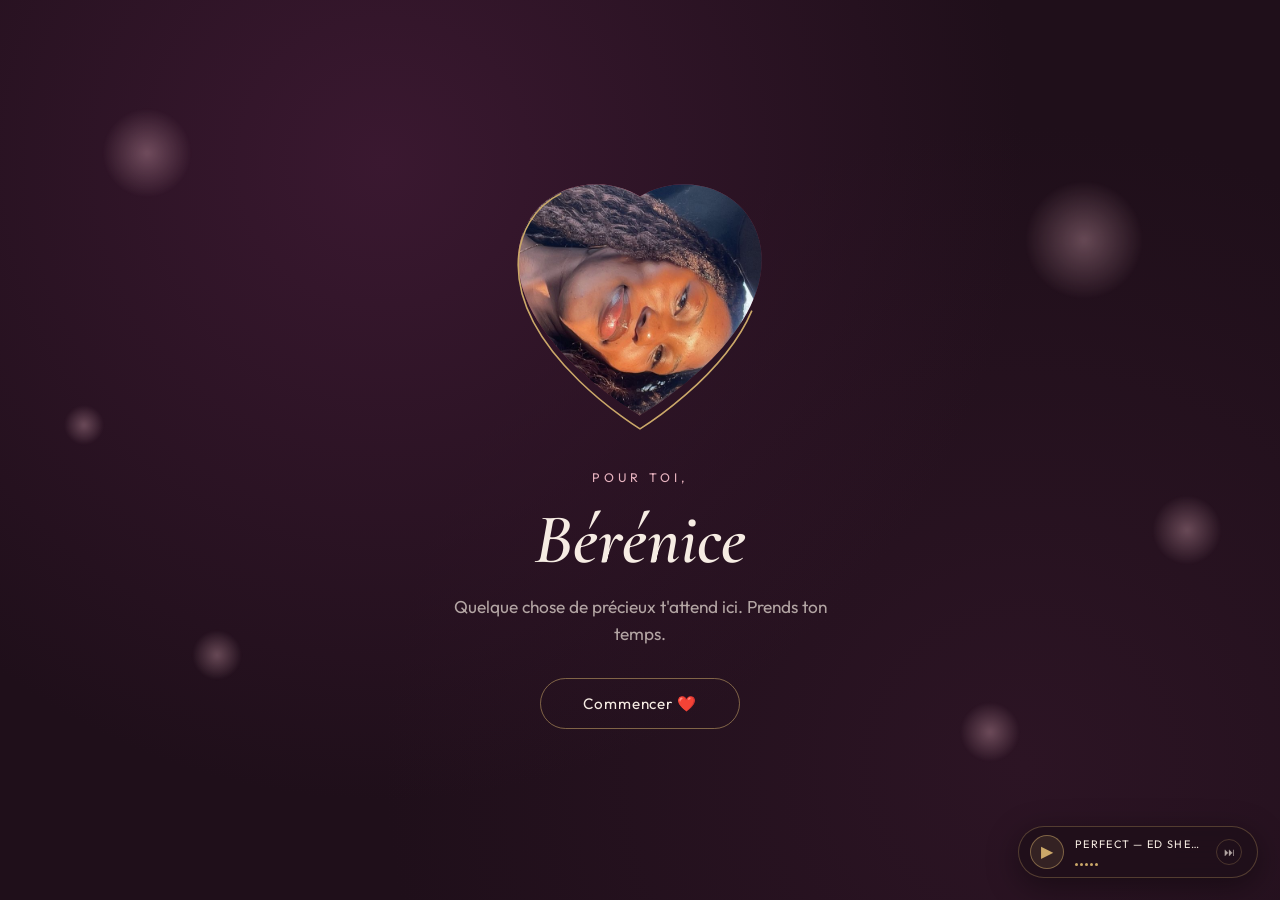
==== index.html @ b724f3b0 "Add project files" ====
<!DOCTYPE html>
<html lang="fr">
<head>
  <meta charset="UTF-8">
  <meta name="viewport" content="width=device-width, initial-scale=1.0">
  <meta name="robots" content="noindex, nofollow">
  <title>Pour Bérénice 💌</title>
  <link rel="icon" href="data:image/svg+xml,<svg xmlns=%22http://www.w3.org/2000/svg%22 viewBox=%220 0 100 100%22><text y=%22.9em%22 font-size=%2290%22>❤️</text></svg>">
  <link rel="preconnect" href="https://fonts.googleapis.com">
  <link rel="preconnect" href="https://fonts.gstatic.com" crossorigin>
  <link href="https://fonts.googleapis.com/css2?family=Cormorant+Garamond:ital,wght@0,500;0,600;1,600&family=Outfit:wght@300;400;500;600&family=Great+Vibes&display=swap" rel="stylesheet">
  <link rel="stylesheet" href="css/style.css">
  <link rel="stylesheet" href="css/animations.css">
  <style>
    /* Flash chiffres compteur */
    @keyframes numFlash {
      0%   { color: var(--gold); }
      30%  { color: #fff; }
      100% { color: var(--gold); }
    }
    .counter-num.flash { animation: numFlash .35s ease; }

    /* Bérénice placeholder élégant */
    .berenice-placeholder {
      display: flex; flex-direction: column;
      align-items: center; justify-content: center;
      min-height: 100vh; gap: 1.4rem;
      text-align: center; padding: 6vh 6vw;
    }
    .berenice-placeholder .ph-title {
      font-family: var(--script-font);
      font-size: clamp(2.8rem, 7vw, 5rem);
      color: var(--gold);
    }
    .berenice-placeholder .ph-sub {
      color: var(--ink-soft); max-width: 36ch; line-height: 1.7;
    }
    .berenice-placeholder .ph-icon {
      font-size: 3rem; animation: heartBeat 1.4s ease-in-out infinite;
    }
    .ph-back {
      margin-top: 1rem;
      padding: .7rem 1.8rem;
      border-radius: 999px;
      border: 1px solid rgba(203,168,105,.4);
      background: transparent; color: var(--ink-soft);
      font-family: var(--body-font); font-size: .85rem;
      cursor: pointer; transition: color .3s, border-color .3s;
    }
    .ph-back:hover { color: var(--ivory); border-color: rgba(203,168,105,.7); }
  </style>
</head>
<body>

<!-- ======================================
     SVG DEFS — Clip-path cœur
     ====================================== -->
<svg width="0" height="0" style="position:absolute;overflow:hidden" aria-hidden="true">
  <defs>
    <clipPath id="heartClip" clipPathUnits="objectBoundingBox">
      <path d="M0.50 0.889 C0.50 0.889 0.08 0.635 0.08 0.324 C0.08 0.166 0.196 0.05 0.35 0.05 C0.44 0.05 0.50 0.095 0.50 0.095 C0.50 0.095 0.56 0.05 0.65 0.05 C0.804 0.05 0.92 0.166 0.92 0.324 C0.92 0.635 0.50 0.889 0.50 0.889 Z"/>
    </clipPath>
  </defs>
</svg>

<!-- ======================================
     OVERLAY DE TRANSITION
     ====================================== -->
<div class="page-overlay" id="pageOverlay" aria-hidden="true"></div>

<!-- ======================================
     LECTEUR MUSICAL (fixe)
     ====================================== -->
<div class="music-player" id="musicPlayer" role="region" aria-label="Lecteur musical">
  <div class="music-pill">
    <button class="music-play-btn" id="musicPlayBtn" aria-label="Lecture / Pause">▶</button>
    <div class="music-info">
      <span class="music-title" id="musicTitle">Perfect — Ed Sheeran</span>
      <div class="music-wave paused" id="musicWave">
        <div class="wave-bar"></div>
        <div class="wave-bar"></div>
        <div class="wave-bar"></div>
        <div class="wave-bar"></div>
        <div class="wave-bar"></div>
      </div>
    </div>
    <button class="music-skip" id="musicSkipBtn" aria-label="Piste suivante" title="Piste suivante">⏭</button>
  </div>
</div>


<!-- ======================================================
     SECTION 1 — ÉCRAN D'ENTRÉE
     ====================================================== -->
<section class="section active" id="entry" aria-label="Écran d'entrée">

  <div class="ambient" aria-hidden="true">
    <span class="particle p1"></span>
    <span class="particle p2"></span>
    <span class="particle p3"></span>
    <span class="particle p4"></span>
    <span class="particle p5"></span>
    <span class="particle p6"></span>
  </div>

  <div class="entry-content">
    <!-- Cœur avec photo -->
    <div class="heart-wrap">
      <div class="heart-photo">
        <span class="monogram" aria-hidden="true">B</span>
        <img src="assets/images/image copy.png"
             alt="Bérénice"
             onerror="this.style.display='none'">
      </div>
      <svg class="heart-outline" viewBox="0 0 100 95" aria-hidden="true">
        <path class="heart-path"
              d="M50 88.9 C50 88.9 8 63.5 8 32.4 C8 16.6 19.6 5 35 5
                 C44 5 50 9.5 50 9.5 C50 9.5 56 5 65 5
                 C80.4 5 92 16.6 92 32.4 C92 63.5 50 88.9 50 88.9 Z"/>
      </svg>
    </div>

    <p class="eyebrow">Pour toi,</p>
    <h1 class="entry-name">Bérénice</h1>
    <p class="entry-subtext">Quelque chose de précieux t'attend ici. Prends ton temps.</p>

    <button class="btn" id="startBtn" type="button" aria-label="Commencer le voyage">
      Commencer ❤️
    </button>
  </div>
</section>


<!-- ======================================================
     SECTION 2 — WELCOME
     ====================================================== -->
<section class="section" id="welcome" aria-label="Page de bienvenue">

  <!-- Coins floraux -->
  <div class="floral-corner corner-tl" aria-hidden="true">
    <svg width="170" height="170" viewBox="0 0 160 160" fill="none">
      <path d="M10 150 Q40 100 80 60 Q110 30 140 10" stroke="#5A3A2A" stroke-width="2.5" fill="none" stroke-linecap="round"/>
      <g transform="translate(132,12)">
        <circle cx="0" cy="0" r="10" fill="#B23A52" opacity=".9"/>
        <circle cx="-4" cy="-3" r="7" fill="#C94F65" opacity=".85"/>
        <circle cx="3" cy="-5" r="6" fill="#D4758A" opacity=".8"/>
        <circle cx="-1" cy="-7" r="4" fill="#E8B4C0" opacity=".75"/>
        <ellipse cx="0" cy="0" rx="10" ry="4" fill="#922B40" opacity=".25" transform="rotate(-20)"/>
      </g>
      <ellipse cx="100" cy="48" rx="12" ry="5" fill="#3A6B35" opacity=".75" transform="rotate(-40 100 48)"/>
      <ellipse cx="70"  cy="80" rx="10" ry="4" fill="#4A8040" opacity=".65" transform="rotate(-50 70 80)"/>
      <g transform="translate(55,72)">
        <circle cx="0" cy="0" r="7" fill="#F4A7B9" opacity=".85"/>
        <circle cx="-4" cy="-2" r="5" fill="#F9C4D0" opacity=".75"/>
        <circle cx="3" cy="-4" r="4" fill="#FAD4DC" opacity=".7"/>
        <circle cx="-1" cy="-6" r="3" fill="#FDE8EC" opacity=".65"/>
      </g>
      <g transform="translate(78,40)">
        <ellipse cx="0" cy="-8" rx="4" ry="9" fill="#FF8C42" opacity=".8"/>
        <ellipse cx="0" cy="-8" rx="4" ry="9" fill="#FF6B35" opacity=".75" transform="rotate(72)"/>
        <ellipse cx="0" cy="-8" rx="4" ry="9" fill="#FF8C42" opacity=".7"  transform="rotate(144)"/>
        <ellipse cx="0" cy="-8" rx="4" ry="9" fill="#FF6B35" opacity=".65" transform="rotate(216)"/>
        <ellipse cx="0" cy="-8" rx="4" ry="9" fill="#FF8C42" opacity=".6"  transform="rotate(288)"/>
        <circle cx="0" cy="0" r="4" fill="#FFD700" opacity=".9"/>
      </g>
      <circle cx="110" cy="36" r="2"   fill="#E8B4C0" opacity=".6"/>
      <circle cx="48"  cy="98" r="2.5" fill="#F4A7B9" opacity=".5"/>
      <circle cx="32"  cy="118" r="1.5" fill="#CBA869" opacity=".5"/>
    </svg>
  </div>

  <div class="floral-corner corner-tr" aria-hidden="true">
    <svg width="170" height="170" viewBox="0 0 160 160" fill="none">
      <path d="M10 150 Q40 100 80 60 Q110 30 140 10" stroke="#5A3A2A" stroke-width="2.5" fill="none" stroke-linecap="round"/>
      <g transform="translate(132,12)">
        <circle cx="0" cy="0" r="10" fill="#922B40" opacity=".9"/>
        <circle cx="-4" cy="-3" r="7" fill="#B23A52" opacity=".85"/>
        <circle cx="3" cy="-5" r="6" fill="#C94F65" opacity=".8"/>
        <circle cx="-1" cy="-7" r="4" fill="#E8B4C0" opacity=".75"/>
      </g>
      <ellipse cx="100" cy="48" rx="12" ry="5" fill="#3A6B35" opacity=".75" transform="rotate(-40 100 48)"/>
      <ellipse cx="70"  cy="80" rx="10" ry="4" fill="#4A8040" opacity=".65" transform="rotate(-50 70 80)"/>
      <g transform="translate(55,72)">
        <circle cx="0" cy="0" r="7" fill="#FFB7C5" opacity=".85"/>
        <circle cx="-4" cy="-2" r="5" fill="#FFC8D3" opacity=".75"/>
        <circle cx="3" cy="-4" r="4" fill="#FFD4DC" opacity=".7"/>
      </g>
      <g transform="translate(78,40)">
        <ellipse cx="0" cy="-8" rx="4" ry="9" fill="#FFD166" opacity=".8"/>
        <ellipse cx="0" cy="-8" rx="4" ry="9" fill="#FF8C42" opacity=".75" transform="rotate(72)"/>
        <ellipse cx="0" cy="-8" rx="4" ry="9" fill="#FFD166" opacity=".7"  transform="rotate(144)"/>
        <ellipse cx="0" cy="-8" rx="4" ry="9" fill="#FF8C42" opacity=".65" transform="rotate(216)"/>
        <ellipse cx="0" cy="-8" rx="4" ry="9" fill="#FFD166" opacity=".6"  transform="rotate(288)"/>
        <circle cx="0" cy="0" r="4" fill="#FFD700" opacity=".9"/>
      </g>
    </svg>
  </div>

  <div class="floral-corner corner-bl" aria-hidden="true">
    <svg width="130" height="130" viewBox="0 0 160 160" fill="none">
      <path d="M10 150 Q40 100 80 60 Q110 30 140 10" stroke="#5A3A2A" stroke-width="2.5" fill="none" stroke-linecap="round"/>
      <g transform="translate(132,12)">
        <circle cx="0" cy="0" r="9"  fill="#B23A52" opacity=".85"/>
        <circle cx="-4" cy="-3" r="6" fill="#C94F65" opacity=".8"/>
        <circle cx="3" cy="-5"  r="5" fill="#D4758A" opacity=".75"/>
        <circle cx="-1" cy="-7" r="3" fill="#E8B4C0" opacity=".7"/>
      </g>
      <ellipse cx="100" cy="48" rx="11" ry="4" fill="#3A6B35" opacity=".7" transform="rotate(-40 100 48)"/>
      <g transform="translate(55,72)">
        <circle cx="0" cy="0" r="7" fill="#F4A7B9" opacity=".85"/>
        <circle cx="-4" cy="-2" r="4" fill="#F9C4D0" opacity=".75"/>
      </g>
    </svg>
  </div>

  <div class="floral-corner corner-br" aria-hidden="true">
    <svg width="130" height="130" viewBox="0 0 160 160" fill="none">
      <path d="M10 150 Q40 100 80 60 Q110 30 140 10" stroke="#5A3A2A" stroke-width="2.5" fill="none" stroke-linecap="round"/>
      <g transform="translate(132,12)">
        <circle cx="0" cy="0" r="10" fill="#B23A52" opacity=".9"/>
        <circle cx="-4" cy="-3" r="7" fill="#C94F65" opacity=".85"/>
        <circle cx="3" cy="-5" r="6" fill="#D4758A" opacity=".8"/>
        <circle cx="-1" cy="-7" r="4" fill="#E8B4C0" opacity=".75"/>
      </g>
      <ellipse cx="70" cy="80" rx="10" ry="4" fill="#4A8040" opacity=".65" transform="rotate(-50 70 80)"/>
      <g transform="translate(78,40)">
        <ellipse cx="0" cy="-8" rx="4" ry="9" fill="#FF8C42" opacity=".8"/>
        <ellipse cx="0" cy="-8" rx="4" ry="9" fill="#FFD166" opacity=".75" transform="rotate(72)"/>
        <ellipse cx="0" cy="-8" rx="4" ry="9" fill="#FF8C42" opacity=".7"  transform="rotate(144)"/>
        <ellipse cx="0" cy="-8" rx="4" ry="9" fill="#FFD166" opacity=".65" transform="rotate(216)"/>
        <ellipse cx="0" cy="-8" rx="4" ry="9" fill="#FF8C42" opacity=".6"  transform="rotate(288)"/>
        <circle cx="0" cy="0" r="4" fill="#FFD700" opacity=".9"/>
      </g>
    </svg>
  </div>

  <!-- Couches d'ambiance -->
  <div class="sparkle-layer" id="sparkleLayer" aria-hidden="true"></div>
  <div class="hearts-layer"  id="heartsLayer"  aria-hidden="true"></div>
  <div class="petals-layer"  id="petalsLayer"  aria-hidden="true"></div>

  <!-- Contenu central -->
  <div class="welcome-content">

    <div class="welcome-tag">Welcome ❤️</div>

    <div class="welcome-divider">
      <span class="divider-icon">🌹</span>
    </div>

    <div class="letter-card">
      <span class="letter-heading">Ma Princesse,</span>
      <div class="letter-body">
        <p>Si tu lis ces mots aujourd'hui, c'est que tu t'apprêtes à découvrir quelque chose qui vient
           du plus profond de mon cœur.</p>

        <p>Ce n'est pas simplement un site.<br>
           C'est <span class="letter-highlight">un voyage à travers les souvenirs, les émotions
           et les pensées</span> que j'ai souhaité rassembler pour une personne
           qui compte énormément pour moi.</p>

        <p>Une personne dont le sourire illumine mes journées.<br>
           Une personne dont la présence rend chaque instant plus précieux.<br>
           Une personne que j'admire, que je respecte et qui occupe une place
           particulière dans mon cœur.</p>

        <p class="letter-centre">Cette personne, c'est toi.</p>

        <p>Alors prends quelques instants, profite de chaque détail et laisse
           cette histoire te rappeler à quel point tu es spéciale.</p>

        <p class="letter-signature">Bienvenue, ma Princesse. ❤️</p>
      </div>
    </div>

    <!-- Compteur -->
    <div class="counter-section">
      <p class="counter-label">⏳ Ensemble depuis</p>
      <div class="counter-grid">
        <div class="counter-box">
          <span class="counter-num" id="cnt-days">000</span>
          <span class="counter-unit">Jours</span>
        </div>
        <div class="counter-box">
          <span class="counter-num" id="cnt-hours">00</span>
          <span class="counter-unit">Heures</span>
        </div>
        <div class="counter-box">
          <span class="counter-num" id="cnt-minutes">00</span>
          <span class="counter-unit">Minutes</span>
        </div>
        <div class="counter-box">
          <span class="counter-num" id="cnt-seconds">00</span>
          <span class="counter-unit">Secondes</span>
        </div>
      </div>
    </div>

    <button class="btn" id="nextBtn" type="button">
      Continuer le voyage ✨
    </button>

  </div>
</section>


<!-- ======================================================
     SECTION 3 — QUI EST BÉRÉNICE ?
     ====================================================== -->
<section class="section" id="berenice-section" aria-label="Qui est Bérénice">

  <!-- Couche pour les éclats (cœurs/pétales) au clic -->
  <div class="qb-burst-layer" id="qbBurstLayer" aria-hidden="true"></div>

  <div class="qb-content">
    <h2 class="qb-title anim-fade-up">Qui est Bérénice ?</h2>
    <p class="qb-intro anim-fade-up">
      Certaines personnes se décrivent avec des mots.<br>
      Toi, il faudrait des pages entières pour raconter tout ce qui te rend exceptionnelle.<br>
      Voici quelques-unes des qualités qui font de toi une personne unique.
    </p>

    <div class="qb-grid">

      <button class="qb-card" type="button" data-card="sourire" aria-label="Son sourire">
        <div class="qb-card-inner">
          <div class="qb-face qb-face-front">
            <img src="assets/images/sourire-photo.png" alt="Bérénice qui sourit" class="qb-photo">
            <div class="qb-front-shade"></div>
            <div class="qb-front-label">
              <span class="qb-icon">😊</span>
              <span class="qb-front-title">Son sourire</span>
            </div>
          </div>
          <div class="qb-face qb-face-back">
            <span class="qb-icon">😊</span>
            <h3 class="qb-back-title">Son sourire</h3>
            <p class="qb-back-text">Ton sourire est cette petite lumière capable d'illuminer les journées les plus ordinaires et de rendre chaque instant plus doux.</p>
          </div>
        </div>
      </button>

      <button class="qb-card" type="button" data-card="gentillesse" aria-label="Sa gentillesse">
        <div class="qb-card-inner">
          <div class="qb-face qb-face-front">
            <img src="assets/images/naturelle-photo.png" alt="Photo naturelle de Bérénice" class="qb-photo">
            <div class="qb-front-shade"></div>
            <div class="qb-front-label">
              <span class="qb-icon">💕</span>
              <span class="qb-front-title">Sa gentillesse</span>
            </div>
          </div>
          <div class="qb-face qb-face-back">
            <span class="qb-icon">💕</span>
            <h3 class="qb-back-title">Sa gentillesse</h3>
            <p class="qb-back-text">Tu possèdes un cœur rempli de bienveillance. Tu prends soin des autres sans même t'en rendre compte.</p>
          </div>
        </div>
      </button>

      <button class="qb-card" type="button" data-card="intelligence" aria-label="Son intelligence">
        <div class="qb-card-inner">
          <div class="qb-face qb-face-front">
            <img src="assets/images/elegante-photo.png" alt="Bérénice pensive" class="qb-photo">
            <div class="qb-front-shade"></div>
            <div class="qb-front-label">
              <span class="qb-icon">🧠</span>
              <span class="qb-front-title">Son intelligence</span>
            </div>
          </div>
          <div class="qb-face qb-face-back">
            <span class="qb-icon">🧠</span>
            <h3 class="qb-back-title">Son intelligence</h3>
            <p class="qb-back-text">Ton intelligence ne se limite pas à ce que tu sais. Elle se voit dans ta façon de comprendre, d'apprendre et de voir le monde.</p>
          </div>
        </div>
      </button>

      <button class="qb-card" type="button" data-card="courage" aria-label="Son courage">
        <div class="qb-card-inner">
          <div class="qb-face qb-face-front">
            <img src="assets/images/naturelle-photo.png" alt="Bérénice pleine de détermination" class="qb-photo">
            <div class="qb-front-shade"></div>
            <div class="qb-front-label">
              <span class="qb-icon">🌟</span>
              <span class="qb-front-title">Son courage</span>
            </div>
          </div>
          <div class="qb-face qb-face-back">
            <span class="qb-icon">🌟</span>
            <h3 class="qb-back-title">Son courage</h3>
            <p class="qb-back-text">Même lorsque les choses deviennent difficiles, tu trouves toujours la force d'avancer avec détermination.</p>
          </div>
        </div>
      </button>

      <button class="qb-card" type="button" data-card="beaute" aria-label="Sa beauté intérieure">
        <div class="qb-card-inner">
          <div class="qb-face qb-face-front">
            <img src="assets/images/elegante-photo.png" alt="Bérénice élégante" class="qb-photo">
            <div class="qb-front-shade"></div>
            <div class="qb-front-label">
              <span class="qb-icon">👑</span>
              <span class="qb-front-title">Sa beauté intérieure</span>
            </div>
          </div>
          <div class="qb-face qb-face-back">
            <span class="qb-icon">👑</span>
            <h3 class="qb-back-title">Sa beauté intérieure</h3>
            <p class="qb-back-text">Ce qui te rend réellement magnifique n'est pas ce que l'on voit, mais tout ce que tu portes dans ton cœur.</p>
          </div>
        </div>
      </button>

    </div>

    <button class="ph-back btn" data-goto="welcome" type="button">← Retour</button>
  </div>
</section>

<!-- ======================================
     SCRIPTS
     ====================================== -->
<script src="js/counter.js"></script>
<script src="js/effects.js"></script>
<script src="js/music.js"></script>
<script src="js/cards.js"></script>
<script src="js/main.js"></script>

</body>
</html>
---- css/style.css ----
/* ============================================================
   STYLE.CSS — Styles de base & mise en page
   Pour Bérénice 💌
   ============================================================ */

/* ===== VARIABLES ===== */
:root {
  --bg-1: #1F0F1A;
  --bg-2: #2C1424;
  --bg-3: #3A1830;
  --rose: #E8B4C0;
  --rose-deep: #B23A52;
  --rose-mid: #D4758A;
  --gold: #CBA869;
  --gold-light: #E2C88A;
  --ivory: #F6ECE3;
  --ink-soft: rgba(246, 236, 227, .68);
  --ink-faint: rgba(246, 236, 227, .38);
  --display-font: 'Cormorant Garamond', serif;
  --script-font: 'Great Vibes', cursive;
  --body-font: 'Outfit', sans-serif;
}

/* ===== RESET ===== */
*, *::before, *::after { box-sizing: border-box; margin: 0; padding: 0; }
html { scroll-behavior: smooth; -webkit-text-size-adjust: 100%; }
body {
  background: var(--bg-1);
  color: var(--ivory);
  font-family: var(--body-font);
  overflow-x: hidden;
  min-height: 100vh;
}

/* ===== SECTIONS ===== */
.section {
  display: none;
  min-height: 100vh;
  min-height: 100svh;
  position: relative;
  overflow: hidden;
}
.section.active { display: flex; }

/* ===== TRANSITIONS DE PAGE — OVERLAY MULTI-EFFETS ===== */
.page-overlay {
  position: fixed;
  z-index: 9999;
  pointer-events: none;
  will-change: clip-path, transform;
}

/* -- 1. Iris circulaire (raffiné) -- */
.page-overlay.t-circle { inset: 0; }
.page-overlay.t-circle.expanding  { transition: clip-path .85s cubic-bezier(.65,0,.35,1); }
.page-overlay.t-circle.collapsing { transition: clip-path .6s  cubic-bezier(.65,0,.35,1); }

/* -- 2. Iris en forme de cœur -- */
.page-overlay.t-heart {
  width: 140vmax; height: 140vmax;
  clip-path: url(#heartClip);
}
.page-overlay.t-heart.expanding  { transition: transform .9s  cubic-bezier(.65,0,.35,1); }
.page-overlay.t-heart.collapsing { transition: transform .65s cubic-bezier(.65,0,.35,1); }

/* -- 3. Balayage diagonal façon "soie" -- */
.page-overlay.t-diagonal { inset: 0; }
.page-overlay.t-diagonal.expanding  { transition: clip-path .75s cubic-bezier(.76,0,.24,1); }
.page-overlay.t-diagonal.collapsing { transition: clip-path .6s  cubic-bezier(.76,0,.24,1); }

/* -- 4. Rideau double (façon portes qui s'ouvrent) -- */
.page-overlay.t-curtain { inset: 0; }
.curtain-panel { position: fixed; top: 0; bottom: 0; width: 50%; }
.curtain-panel.curtain-l { left: 0;  transform-origin: left; }
.curtain-panel.curtain-r { right: 0; transform-origin: right; }
.page-overlay.t-curtain.expanding  .curtain-panel { transition: transform .7s  cubic-bezier(.65,0,.35,1); }
.page-overlay.t-curtain.collapsing .curtain-panel { transition: transform .55s cubic-bezier(.65,0,.35,1) .05s; }

/* -- 5. Stores / blinds (effet vague) -- */
.page-overlay.t-blinds { inset: 0; display: flex; }
.blind-bar { flex: 1; height: 100%; }
.page-overlay.t-blinds.expanding  .blind-bar { transition: transform .55s cubic-bezier(.65,0,.35,1); }
.page-overlay.t-blinds.collapsing .blind-bar { transition: transform .5s  cubic-bezier(.65,0,.35,1); }

/* ===== SECTION — ÉCRAN D'ENTRÉE ===== */
#entry {
  align-items: center;
  justify-content: center;
  padding: 6vh 6vw;
  background:
    radial-gradient(circle at 30% 18%, var(--bg-3), transparent 55%),
    radial-gradient(circle at 80% 85%, var(--bg-2), transparent 50%),
    var(--bg-1);
}

/* Particules ambiantes */
.ambient { position: absolute; inset: 0; pointer-events: none; }
.particle {
  position: absolute;
  border-radius: 50%;
  background: radial-gradient(circle, rgba(232,180,192,.35), transparent 70%);
  filter: blur(1px);
  animation: floatParticle linear infinite alternate;
}
.p1 { width:90px;  height:90px;  top:12%; left:8%;  animation-duration:9s; }
.p2 { width:50px;  height:50px;  top:70%; left:15%; animation-duration:7s;  animation-delay:1s; }
.p3 { width:120px; height:120px; top:20%; left:80%; animation-duration:11s; animation-delay:.5s; }
.p4 { width:60px;  height:60px;  top:78%; left:75%; animation-duration:8s;  animation-delay:2s; }
.p5 { width:40px;  height:40px;  top:45%; left:5%;  animation-duration:6s;  animation-delay:1.5s; }
.p6 { width:70px;  height:70px;  top:55%; left:90%; animation-duration:10s; }

.entry-content {
  position: relative; z-index: 1;
  display: flex; flex-direction: column;
  align-items: center; text-align: center;
  gap: 1.1rem; max-width: 480px;
}

/* Cœur photo */
.heart-wrap {
  position: relative;
  width: clamp(210px, 48vw, 290px);
  aspect-ratio: 100 / 95;
  margin-bottom: .4rem;
}
.heart-photo {
  position: absolute; inset: 0;
  clip-path: url(#heartClip);
  display: flex; align-items: center; justify-content: center;
  background: linear-gradient(150deg, var(--rose-deep), var(--bg-3));
  overflow: hidden;
}
.heart-photo .monogram {
  font-family: var(--display-font);
  font-style: italic; font-weight: 600;
  font-size: clamp(2.4rem, 9vw, 3.4rem);
  color: rgba(246,236,227,.85);
  opacity: 0;
  animation: photoReveal .9s ease forwards 1.6s;
}
.heart-photo img {
  position: absolute; inset: 0;
  width: 100%; height: 100%;
  object-fit: cover; object-position: center ;
  opacity: 0;
  animation: photoReveal .9s ease forwards 1.6s;
}
.heart-outline { position: absolute; inset: 0; width: 100%; height: 100%; }
.heart-path {
  fill: none; stroke: var(--gold); stroke-width: 1.6;
  vector-effect: non-scaling-stroke;
  stroke-dasharray: 300; stroke-dashoffset: 300;
  animation: drawHeart 1.6s ease forwards .3s;
}

.eyebrow {
  letter-spacing: .32em; text-transform: uppercase;
  font-size: .78rem; color: var(--rose);
  opacity: 0; animation: fadeUp .8s ease forwards 2.3s;
}
.entry-name {
  font-family: var(--display-font); font-style: italic; font-weight: 600;
  font-size: clamp(2.6rem, 9vw, 4.4rem); line-height: 1.05;
  opacity: 0; animation: fadeUp .9s ease forwards 2.6s;
}
.entry-subtext {
  font-size: clamp(.95rem, 2.2vw, 1.08rem); color: var(--ink-soft);
  max-width: 34ch; line-height: 1.55;
  opacity: 0; animation: fadeUp .8s ease forwards 2.95s;
}

/* Boutons généraux */
.btn {
  display: inline-flex; align-items: center; justify-content: center; gap: .45rem;
  padding: .95rem 2.6rem;
  border-radius: 999px;
  border: 1px solid rgba(203,168,105,.55);
  background: transparent; color: var(--ivory);
  font-family: var(--body-font); font-size: .95rem; letter-spacing: .06em;
  cursor: pointer;
  transition: background .3s ease, color .3s ease, transform .25s ease, box-shadow .3s;
}
.btn:hover { background: var(--gold); color: var(--bg-1); transform: translateY(-2px); }
.btn:focus-visible { outline: 2px solid var(--gold); outline-offset: 4px; }
.btn:active { transform: translateY(0) scale(.97); }

#startBtn {
  margin-top: .8rem;
  opacity: 0;
  animation: fadeUp .8s ease forwards 3.3s, glowPulse 2.6s ease-in-out infinite 4.1s;
}

/* ===== SECTION — WELCOME ===== */
#welcome {
  flex-direction: column;
  align-items: center;
  justify-content: center;
  padding: 8vh 5vw 10vh;
  background:
    radial-gradient(ellipse at 20% 50%, rgba(178,58,82,.18), transparent 60%),
    radial-gradient(ellipse at 80% 30%, rgba(60,24,48,.7), transparent 55%),
    var(--bg-1);
}

/* Coins floraux */
.floral-corner {
  position: absolute; pointer-events: none; z-index: 0;
}
.floral-corner svg {
  display: block;
  animation: floralSway 5s ease-in-out infinite alternate;
  transform-origin: center center;
}
.corner-tl { top: -10px; left: -10px; }
.corner-tr { top: -10px; right: -10px; transform: scaleX(-1); }
.corner-bl { bottom: -10px; left: -10px; transform: scaleY(-1); }
.corner-br { bottom: -10px; right: -10px; transform: scale(-1,-1); }

/* Couches d'effets */
.sparkle-layer,
.hearts-layer,
.petals-layer {
  position: absolute; inset: 0;
  pointer-events: none; overflow: hidden;
}
.sparkle-layer { z-index: 1; }
.hearts-layer  { z-index: 1; }
.petals-layer  { z-index: 1; }

.sparkle {
  position: absolute; border-radius: 50%;
  background: var(--gold);
}

.floating-heart {
  position: absolute;
  opacity: 0;
  filter: drop-shadow(0 0 6px rgba(232,180,192,.4));
  animation: heartFloat linear;
}

.petal {
  position: absolute; top: -30px;
  border-radius: 50% 50% 40% 40%;
  animation: petalFall linear infinite;
}

/* Contenu welcome */
.welcome-content {
  position: relative; z-index: 2;
  max-width: 640px; width: 100%;
  display: flex; flex-direction: column;
  align-items: center; gap: 1.6rem;
}

.welcome-tag {
  font-family: var(--script-font);
  font-size: clamp(3rem, 8vw, 4.8rem);
  color: var(--gold); line-height: 1;
  text-shadow: 0 0 40px rgba(203,168,105,.35);
  animation: fadeDown .9s ease both;
}

.welcome-divider {
  display: flex; align-items: center; gap: 1rem;
  width: 100%; max-width: 340px;
  opacity: 0; animation: fadeUp .7s ease forwards .4s;
}
.welcome-divider::before,
.welcome-divider::after {
  content: ''; flex: 1; height: 1px;
  background: linear-gradient(90deg, transparent, var(--gold), transparent);
}
.divider-icon { font-size: 1.1rem; }

/* Carte lettre */
.letter-card {
  background: linear-gradient(135deg, rgba(246,236,227,.055), rgba(203,168,105,.04));
  border: 1px solid rgba(203,168,105,.22);
  border-radius: 20px;
  padding: clamp(1.8rem, 5vw, 3rem) clamp(1.6rem, 5vw, 2.8rem);
  backdrop-filter: blur(12px);
  -webkit-backdrop-filter: blur(12px);
  max-width: 600px; width: 100%;
  opacity: 0;
  animation: cardReveal .9s ease forwards .7s;
  box-shadow: 0 24px 64px rgba(0,0,0,.35), inset 0 1px 0 rgba(246,236,227,.06);
}
.letter-heading {
  font-family: var(--script-font);
  font-size: clamp(2rem, 5vw, 2.8rem);
  color: var(--rose);
  margin-bottom: 1.2rem; display: block;
}
.letter-body {
  font-size: clamp(.93rem, 2vw, 1.06rem);
  line-height: 1.85; color: var(--ivory); text-align: left;
}
.letter-body p { margin-bottom: 1rem; }
.letter-body p:last-child { margin-bottom: 0; }
.letter-highlight {
  color: var(--gold-light);
  font-family: var(--display-font);
  font-style: italic; font-size: 1.12em;
}
.letter-signature {
  text-align: right;
  color: var(--gold-light);
  font-family: var(--display-font);
  font-style: italic; font-size: 1.08rem;
}
.letter-centre {
  text-align: center;
  font-family: var(--script-font);
  font-size: 1.6rem;
  color: var(--rose);
  margin: .5rem 0;
}

/* Compteur d'amour */
.counter-section {
  opacity: 0; animation: fadeUp .8s ease forwards 1.2s;
  width: 100%; max-width: 520px;
}
.counter-label {
  text-align: center; letter-spacing: .24em; text-transform: uppercase;
  font-size: .72rem; color: var(--rose); margin-bottom: 1rem;
}
.counter-grid {
  display: grid; grid-template-columns: repeat(4, 1fr); gap: .7rem;
}
.counter-box {
  background: rgba(246,236,227,.04);
  border: 1px solid rgba(203,168,105,.2);
  border-radius: 14px; padding: 1.1rem .6rem;
  text-align: center; display: flex; flex-direction: column; gap: .3rem;
  backdrop-filter: blur(8px);
  transition: border-color .3s, transform .25s;
}
.counter-box:hover { border-color: rgba(203,168,105,.55); transform: translateY(-2px); }
.counter-num {
  font-family: var(--display-font); font-weight: 600;
  font-size: clamp(1.6rem, 4.5vw, 2.4rem);
  color: var(--gold); line-height: 1; letter-spacing: -.02em;
}
.counter-unit {
  font-size: .65rem; letter-spacing: .2em; text-transform: uppercase;
  color: var(--ink-soft);
}

/* Bouton suite */
#nextBtn {
  margin-top: .6rem;
  opacity: 0; animation: fadeUp .7s ease forwards 1.6s;
}
#nextBtn:hover { background: var(--rose-deep); }

/* ===== MUSIC PLAYER (fixe) ===== */
.music-player {
  position: fixed; bottom: 1.4rem; right: 1.4rem;
  z-index: 8000;
  display: flex; flex-direction: column; align-items: flex-end; gap: .5rem;
}
.music-pill {
  display: flex; align-items: center; gap: .7rem;
  background: rgba(31,15,26,.88);
  border: 1px solid rgba(203,168,105,.3);
  border-radius: 999px;
  padding: .5rem .9rem .5rem .7rem;
  backdrop-filter: blur(14px);
  -webkit-backdrop-filter: blur(14px);
  box-shadow: 0 8px 32px rgba(0,0,0,.4);
  transition: transform .2s;
}
.music-pill:hover { transform: translateY(-2px); }
.music-play-btn {
  width: 34px; height: 34px; border-radius: 50%;
  border: 1px solid rgba(203,168,105,.5);
  background: rgba(203,168,105,.12);
  color: var(--gold); font-size: 1rem;
  cursor: pointer; display: flex; align-items: center; justify-content: center;
  transition: background .2s, transform .2s;
  flex-shrink: 0;
}
.music-play-btn:hover { background: var(--gold); color: var(--bg-1); transform: scale(1.08); }
.music-info { display: flex; flex-direction: column; gap: .15rem; min-width: 0; }
.music-title {
  font-size: .68rem; letter-spacing: .12em; text-transform: uppercase;
  color: var(--ivory); white-space: nowrap; overflow: hidden;
  text-overflow: ellipsis; max-width: 130px;
}
.music-wave {
  display: flex; align-items: flex-end; gap: 2px; height: 12px;
}
.wave-bar {
  width: 3px; border-radius: 2px; background: var(--gold);
  animation: waveAnim ease-in-out infinite alternate;
}
.wave-bar:nth-child(1){ height: 4px;  animation-duration: .5s; }
.wave-bar:nth-child(2){ height: 10px; animation-duration: .7s; }
.wave-bar:nth-child(3){ height: 7px;  animation-duration: .6s; }
.wave-bar:nth-child(4){ height: 12px; animation-duration: .8s; }
.wave-bar:nth-child(5){ height: 5px;  animation-duration: .55s; }
.music-wave.paused .wave-bar {
  animation-play-state: paused; height: 3px !important;
  transition: height .3s;
}
.music-skip {
  width: 26px; height: 26px; border-radius: 50%;
  border: 1px solid rgba(203,168,105,.25);
  background: transparent; color: var(--ink-soft);
  font-size: .7rem; cursor: pointer;
  display: flex; align-items: center; justify-content: center;
  transition: color .2s, border-color .2s;
  flex-shrink: 0;
}
.music-skip:hover { color: var(--gold); border-color: rgba(203,168,105,.6); }

/* ===== SECTION BÉRÉNICE (placeholder élégant) ===== */
#berenice-section {
  align-items: center; justify-content: center;
  background:
    radial-gradient(ellipse at 60% 20%, rgba(178,58,82,.2), transparent 55%),
    var(--bg-1);
}

/* ===== RESPONSIVE ===== */
@media (max-width: 520px) {
  .counter-grid { grid-template-columns: repeat(2, 1fr); }
  .corner-tl svg, .corner-tr svg { width: 110px !important; height: 110px !important; }
  .corner-bl svg, .corner-br svg { width: 90px  !important; height: 90px  !important; }
  .music-title { max-width: 90px; }
}

/* ===== REDUCED MOTION ===== */
@media (prefers-reduced-motion: reduce) {
  *, *::before, *::after {
    animation-duration: .01ms !important;
    transition-duration: .01ms !important;
    animation-iteration-count: 1 !important;
  }
  .heart-path { stroke-dashoffset: 0 !important; }
}
/* ============================================================
   SECTION "QUI EST BÉRÉNICE ?" — Cartes 3D
   ============================================================ */
#berenice-section {
  align-items: center;
  justify-content: center;
  padding: 10vh 6vw 8vh;
  background:
    radial-gradient(circle at 20% 15%, var(--bg-3), transparent 55%),
    radial-gradient(circle at 85% 90%, var(--bg-2), transparent 50%),
    var(--bg-1);
}

.qb-content {
  position: relative; z-index: 1;
  display: flex; flex-direction: column;
  align-items: center; text-align: center;
  gap: 1.4rem; max-width: 980px; width: 100%;
}

.qb-title {
  font-family: var(--script-font);
  font-size: clamp(2.6rem, 6vw, 4.2rem);
  color: var(--gold);
  transition-delay: .05s;
}
.qb-intro {
  color: var(--ink-soft);
  max-width: 56ch;
  line-height: 1.8;
  font-size: .98rem;
  transition-delay: .2s;
}

/* ---- Grille de cartes ---- */
.qb-grid {
  display: grid;
  grid-template-columns: repeat(auto-fit, minmax(168px, 200px));
  justify-content: center;
  gap: 1.6rem;
  margin: 1.6rem 0 .6rem;
  width: 100%;
}

/* ---- Carte ---- */
.qb-card {
  background: none; border: none; padding: 0; margin: 0;
  cursor: pointer;
  perspective: 1400px;
  width: 100%;
  aspect-ratio: 3 / 4.1;
  font-family: var(--body-font);
}
.qb-card:focus-visible .qb-card-inner { outline: 2px solid var(--gold); outline-offset: 4px; }

.qb-card-inner {
  position: relative;
  width: 100%; height: 100%;
  transform-style: preserve-3d;
  transition: transform .85s cubic-bezier(.45,.15,.2,1.04);
  border-radius: 20px;
  box-shadow: 0 10px 28px rgba(0,0,0,.35);
}
.qb-card.flipped .qb-card-inner { transform: rotateY(180deg); }

.qb-card:not(.flipped):hover .qb-card-inner {
  transform: translateY(-6px) rotateY(0deg);
}

.qb-face {
  position: absolute; inset: 0;
  backface-visibility: hidden;
  border-radius: 20px;
  overflow: hidden;
  border: 1px solid rgba(203,168,105,.3);
}

/* Face avant : photo + libellé */
.qb-face-front { background: var(--bg-2); }
.qb-photo {
  position: absolute; inset: 0;
  width: 100%; height: 100%;
  object-fit: cover;
  transition: opacity .4s ease, transform .6s ease;
}
.qb-card.flipped .qb-photo { opacity: 0; }
.qb-card:not(.flipped):hover .qb-photo { transform: scale(1.05); }

.qb-front-shade {
  position: absolute; inset: 0;
  background: linear-gradient(180deg, transparent 40%, rgba(31,15,26,.92) 100%);
}
.qb-front-label {
  position: absolute; left: 0; right: 0; bottom: 0;
  padding: .9rem .7rem 1rem;
  display: flex; flex-direction: column; align-items: center; gap: .3rem;
}
.qb-icon { font-size: 1.5rem; line-height: 1; }
.qb-front-title {
  color: var(--ivory);
  font-family: var(--display-font);
  font-weight: 600;
  font-size: 1.02rem;
}

/* Face arrière : message */
.qb-face-back {
  transform: rotateY(180deg);
  background: linear-gradient(155deg, var(--bg-3), var(--rose-deep) 130%);
  display: flex; flex-direction: column; align-items: center; justify-content: center;
  gap: .6rem; padding: 1.4rem 1.1rem;
}
.qb-back-title {
  font-family: var(--display-font);
  color: var(--gold-light);
  font-size: 1.15rem;
  font-weight: 600;
}
.qb-back-text {
  color: var(--ivory);
  font-size: .88rem;
  line-height: 1.6;
}

/* Éclat lumineux au clic */
.qb-card.glowing .qb-card-inner::after {
  content: '';
  position: absolute; inset: -2px;
  border-radius: 22px;
  background: radial-gradient(circle, rgba(226,200,138,.85), transparent 70%);
  opacity: 0;
  animation: cardGlowPulse .9s ease-out;
  pointer-events: none;
}
@keyframes cardGlowPulse {
  0%   { opacity: 0;  transform: scale(.85); }
  35%  { opacity: .85; transform: scale(1.08); }
  100% { opacity: 0;  transform: scale(1.25); }
}

/* ---- Éclats : cœurs & pétales au clic ---- */
.qb-burst-layer {
  position: fixed; inset: 0;
  z-index: 60;
  pointer-events: none;
  overflow: hidden;
}
.burst-heart, .burst-petal {
  position: fixed;
  left: 0; top: 0;
  will-change: transform, opacity;
}
.burst-heart {
  font-size: 1.4rem;
  transform: translate(-50%, -50%) scale(0);
  animation: burstHeart 1.1s ease-out forwards;
}
.burst-petal {
  width: 10px; height: 14px;
  border-radius: 50% 50% 50% 50% / 60% 60% 40% 40%;
  transform: translate(-50%, -50%) scale(0);
  animation: burstPetal 1.2s ease-out forwards;
}
@keyframes burstHeart {
  0%   { opacity: 0; transform: translate(-50%, -50%) scale(0) rotate(0deg); }
  18%  { opacity: 1; transform: translate(-50%, -50%) scale(1) rotate(8deg); }
  100% {
    opacity: 0;
    transform: translate(calc(-50% + var(--dx, 0px)), calc(-50% - var(--dy, 90px))) scale(.55) rotate(-12deg);
  }
}
@keyframes burstPetal {
  0%   { opacity: 0;  transform: translate(-50%, -50%) scale(0) rotate(0deg); }
  15%  { opacity: .95; transform: translate(-50%, -50%) scale(1) rotate(30deg); }
  100% {
    opacity: 0;
    transform: translate(calc(-50% + var(--dx, 0px)), calc(-50% + var(--dy, 120px))) scale(.5) rotate(380deg);
  }
}

/* ---- Responsive ---- */
@media (max-width: 560px) {
  .qb-grid { grid-template-columns: repeat(2, minmax(0, 1fr)); gap: 1rem; }
  .qb-card { aspect-ratio: 3 / 4.3; }
}
---- css/animations.css ----
/* ============================================================
   ANIMATIONS.CSS — Keyframes & classes d'animation
   Pour Bérénice 💌
   ============================================================ */

/* ===== ENTRÉE GÉNÉRALE ===== */
@keyframes fadeUp {
  from { opacity: 0; transform: translateY(18px); }
  to   { opacity: 1; transform: translateY(0); }
}
@keyframes fadeDown {
  from { opacity: 0; transform: translateY(-18px); }
  to   { opacity: 1; transform: translateY(0); }
}
@keyframes fadeIn {
  from { opacity: 0; }
  to   { opacity: 1; }
}
@keyframes scaleIn {
  from { opacity: 0; transform: scale(.88); }
  to   { opacity: 1; transform: scale(1); }
}

/* ===== ÉCRAN D'ENTRÉE ===== */
@keyframes drawHeart {
  to { stroke-dashoffset: 0; }
}
@keyframes photoReveal {
  from { opacity: 0; transform: scale(.86); }
  to   { opacity: 1; transform: scale(1); }
}
@keyframes floatParticle {
  from { transform: translateY(0) translateX(0); }
  to   { transform: translateY(-26px) translateX(12px); }
}
@keyframes glowPulse {
  0%, 100% { box-shadow: 0 0 0 0 rgba(203,168,105,.35); }
  50%       { box-shadow: 0 0 0 14px rgba(203,168,105,0); }
}

/* ===== WELCOME PAGE ===== */
@keyframes cardReveal {
  from { opacity: 0; transform: translateY(22px) scale(.97); }
  to   { opacity: 1; transform: translateY(0) scale(1); }
}
@keyframes floralSway {
  from { transform: rotate(-2.5deg); }
  to   { transform: rotate(2.5deg); }
}

/* ===== EFFETS AMBIANCE ===== */
@keyframes sparkleTwinkle {
  0%, 100% { opacity: 0; transform: scale(0) rotate(0deg); }
  50%       { opacity: 1; transform: scale(1) rotate(45deg); }
}
@keyframes heartFloat {
  0%   { transform: translateY(0) scale(0) rotate(-10deg); opacity: 0; }
  8%   { opacity: .9; transform: translateY(-5vh) scale(1) rotate(5deg); }
  50%  { opacity: .65; transform: translateY(-50vh) scale(.9) rotate(-8deg); }
  100% { transform: translateY(-100vh) scale(.5) rotate(15deg); opacity: 0; }
}
@keyframes petalFall {
  0%   { transform: translateY(-20px) rotate(0deg) translateX(0);  opacity: .85; }
  40%  { transform: translateY(40vh) rotate(240deg) translateX(30px); opacity: .65; }
  100% { transform: translateY(110vh) rotate(720deg) translateX(70px); opacity: 0; }
}

/* ===== LECTEUR MUSICAL ===== */
@keyframes waveAnim {
  from { transform: scaleY(.35); }
  to   { transform: scaleY(1); }
}

/* ===== CLASSES UTILITAIRES D'ANIMATION ===== */

/* Utilisées lors des entrées de section via JS */
.anim-fade-up {
  opacity: 0;
  transform: translateY(20px);
  transition: opacity .7s ease, transform .7s ease;
}
.anim-fade-up.visible {
  opacity: 1;
  transform: translateY(0);
}

/* Cœur pulsant (décoratif) */
@keyframes heartBeat {
  0%, 100% { transform: scale(1); }
  14%       { transform: scale(1.15); }
  28%       { transform: scale(1); }
  42%       { transform: scale(1.1); }
  56%       { transform: scale(1); }
}
.heart-beat { animation: heartBeat 1.4s ease-in-out infinite; }

/* Rotation douce */
@keyframes rotateSlow {
  to { transform: rotate(360deg); }
}

/* Shimmer sur texte doré */
@keyframes shimmer {
  0%   { background-position: -200% center; }
  100% { background-position:  200% center; }
}
.text-shimmer {
  background: linear-gradient(90deg,
    var(--gold) 0%,
    var(--gold-light) 40%,
    #fff8e7 50%,
    var(--gold-light) 60%,
    var(--gold) 100%
  );
  background-size: 200% auto;
  -webkit-background-clip: text;
  background-clip: text;
  -webkit-text-fill-color: transparent;
  animation: shimmer 3s linear infinite;
}

/* Ping (cercle qui s'étend) */
@keyframes ping {
  0%   { transform: scale(1);    opacity: .8; }
  80%  { transform: scale(2.2);  opacity: 0; }
  100% { transform: scale(2.2);  opacity: 0; }
}
.ping-ring {
  position: absolute; inset: 0;
  border-radius: 50%;
  border: 2px solid var(--gold);
  animation: ping 1.6s cubic-bezier(0,0,.2,1) infinite;
}
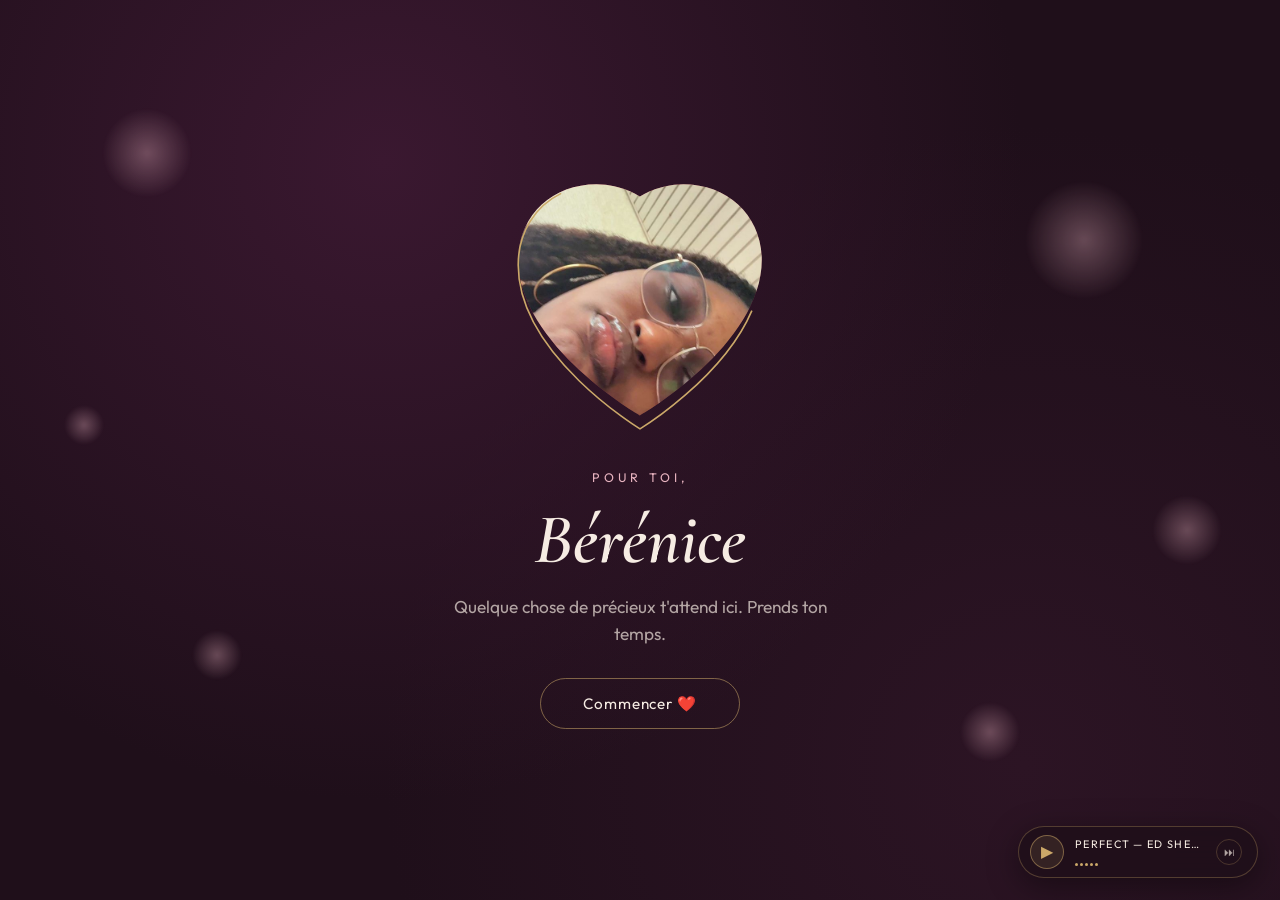
==== commit d99035a3: "2eme étape" ====
--- a/index.html
+++ b/index.html
@@ -108,7 +108,7 @@
     <div class="heart-wrap">
       <div class="heart-photo">
         <span class="monogram" aria-hidden="true">B</span>
-        <img src="assets/images/image copy.png"
+        <img src="assets/images/image2 debut.png"
              alt="Bérénice"
              onerror="this.style.display='none'">
       </div>
@@ -376,38 +376,81 @@
         </div>
       </button>
 
-      <button class="qb-card" type="button" data-card="courage" aria-label="Son courage">
-        <div class="qb-card-inner">
-          <div class="qb-face qb-face-front">
-            <img src="assets/images/naturelle-photo.png" alt="Bérénice pleine de détermination" class="qb-photo">
-            <div class="qb-front-shade"></div>
-            <div class="qb-front-label">
-              <span class="qb-icon">🌟</span>
-              <span class="qb-front-title">Son courage</span>
-            </div>
-          </div>
-          <div class="qb-face qb-face-back">
-            <span class="qb-icon">🌟</span>
-            <h3 class="qb-back-title">Son courage</h3>
-            <p class="qb-back-text">Même lorsque les choses deviennent difficiles, tu trouves toujours la force d'avancer avec détermination.</p>
-          </div>
-        </div>
-      </button>
-
-      <button class="qb-card" type="button" data-card="beaute" aria-label="Sa beauté intérieure">
-        <div class="qb-card-inner">
-          <div class="qb-face qb-face-front">
-            <img src="assets/images/elegante-photo.png" alt="Bérénice élégante" class="qb-photo">
+      <button class="qb-card" type="button" data-card="chiante" aria-label="Elle est parfois chiante">
+        <div class="qb-card-inner">
+          <div class="qb-face qb-face-front">
+            <video class="qb-photo qb-video" muted loop playsinline preload="metadata" poster="assets/images/naturelle-photo.png">
+              <source src="assets/videos/berenice-chiante.mp4" type="video/mp4">
+            </video>
+            <div class="qb-front-shade"></div>
+            <div class="qb-front-label">
+              <span class="qb-icon">😤</span>
+              <span class="qb-front-title">Elle est parfois chiante</span>
+            </div>
+          </div>
+          <div class="qb-face qb-face-back">
+            <span class="qb-icon">😤</span>
+            <h3 class="qb-back-title">Elle est parfois chiante</h3>
+            <p class="qb-back-text">Oui, parfois tu peux me rendre fou. Mais même dans tes petits caprices, il y a ce charme que personne d'autre n'a.</p>
+          </div>
+        </div>
+      </button>
+
+      <button class="qb-card" type="button" data-card="loup-garou" aria-label="Elle aime Loup Garou">
+        <div class="qb-card-inner">
+          <div class="qb-face qb-face-front">
+            <img src="assets/images/elegante-photo.png" alt="Bérénice joueuse" class="qb-photo">
+            <div class="qb-front-shade"></div>
+            <div class="qb-front-label">
+              <span class="qb-icon">🌙</span>
+              <span class="qb-front-title">Elle aime Loup Garou</span>
+            </div>
+          </div>
+          <div class="qb-face qb-face-back">
+            <span class="qb-icon">🌙</span>
+            <h3 class="qb-back-title">Elle aime Loup Garou</h3>
+            <p class="qb-back-text">Avec toi, même une partie de Loup Garou devient un moment à part. Tu sais jouer, observer, rire et mettre l'ambiance.</p>
+          </div>
+        </div>
+      </button>
+
+      <button class="qb-card" type="button" data-card="ghetto" aria-label="Une go du ghetto">
+        <div class="qb-card-inner">
+          <div class="qb-face qb-face-front">
+            <video class="qb-photo qb-video" muted loop playsinline preload="metadata" poster="assets/images/sourire-photo.png">
+              <source src="assets/videos/berenice-ghetto.mp4" type="video/mp4">
+            </video>
+            <div class="qb-front-shade"></div>
+            <div class="qb-front-label">
+              <span class="qb-icon">🔥</span>
+              <span class="qb-front-title">Une go du ghetto</span>
+            </div>
+          </div>
+          <div class="qb-face qb-face-back">
+            <span class="qb-icon">🔥</span>
+            <h3 class="qb-back-title">Une go du ghetto</h3>
+            <p class="qb-back-text">Tu as cette énergie, cette attitude et ce petit côté imprévisible qui te rendent impossible à copier.</p>
+          </div>
+        </div>
+      </button>
+
+      <button class="qb-card qb-card-princess" type="button" data-card="princesse" aria-label="Ma Princesse">
+        <div class="qb-card-inner">
+          <div class="princess-stars" aria-hidden="true">
+            <span></span><span></span><span></span><span></span><span></span>
+          </div>
+          <div class="qb-face qb-face-front">
+            <img src="assets/images/princesse.png" alt="Ma Princesse" class="qb-photo">
             <div class="qb-front-shade"></div>
             <div class="qb-front-label">
               <span class="qb-icon">👑</span>
-              <span class="qb-front-title">Sa beauté intérieure</span>
+              <span class="qb-front-title">Ma Princesse</span>
             </div>
           </div>
           <div class="qb-face qb-face-back">
             <span class="qb-icon">👑</span>
-            <h3 class="qb-back-title">Sa beauté intérieure</h3>
-            <p class="qb-back-text">Ce qui te rend réellement magnifique n'est pas ce que l'on voit, mais tout ce que tu portes dans ton cœur.</p>
+            <h3 class="qb-back-title">Ma Princesse</h3>
+            <p class="qb-back-text">Si je devais te décrire en un seul mot, je choisirais "exceptionnelle". Mais même ce mot semble trop petit pour tout ce que tu es à mes yeux. ❤️</p>
           </div>
         </div>
       </button>
@@ -428,4 +471,4 @@
 <script src="js/main.js"></script>
 
 </body>
-</html>+</html>
--- a/css/style.css
+++ b/css/style.css
@@ -141,7 +141,7 @@
 .heart-photo img {
   position: absolute; inset: 0;
   width: 100%; height: 100%;
-  object-fit: cover; object-position: center ;
+  object-fit: cover; object-position: center;
   opacity: 0;
   animation: photoReveal .9s ease forwards 1.6s;
 }
@@ -625,4 +625,4 @@
 @media (max-width: 560px) {
   .qb-grid { grid-template-columns: repeat(2, minmax(0, 1fr)); gap: 1rem; }
   .qb-card { aspect-ratio: 3 / 4.3; }
-}+}
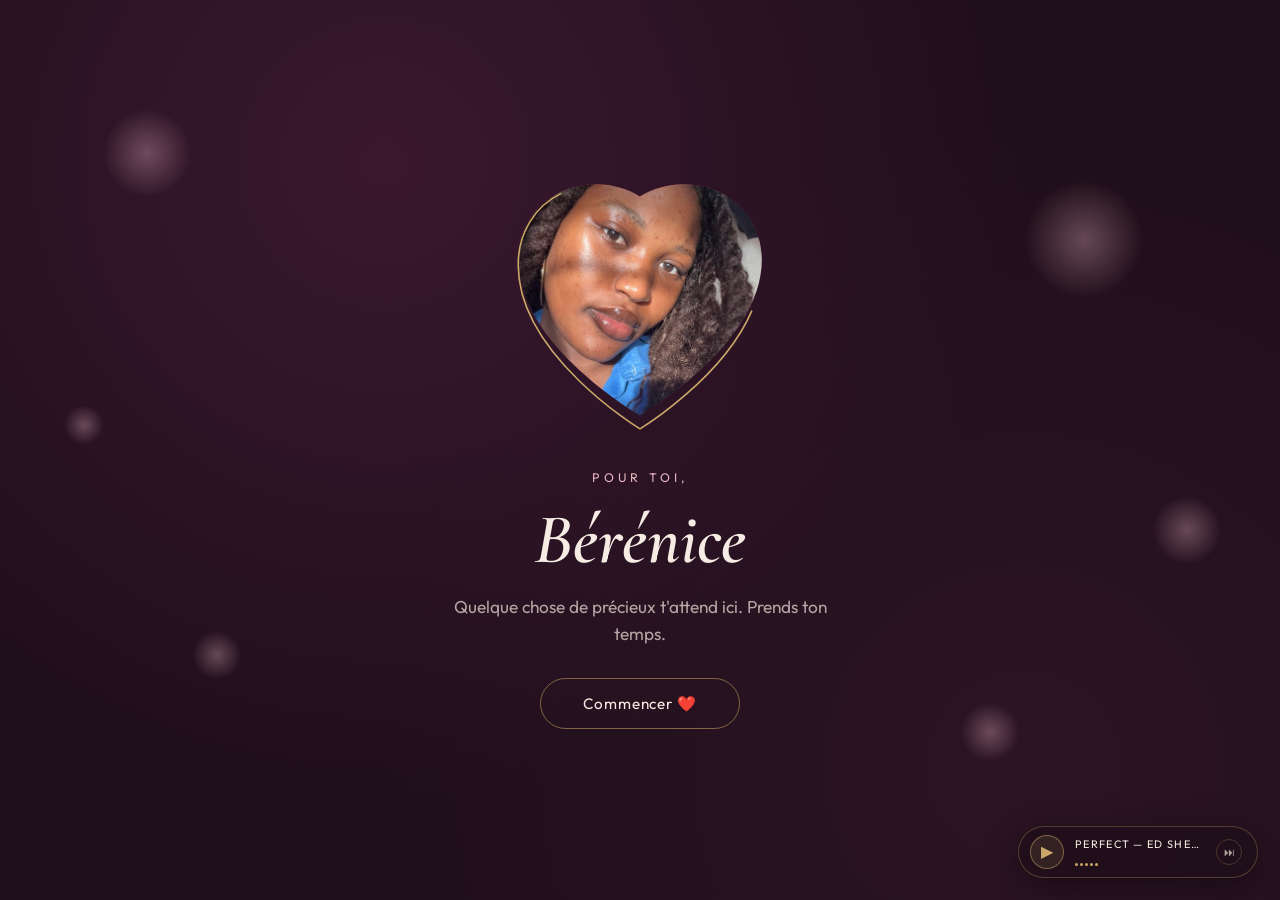
==== commit 71b80847: "Ajout des photos dans Qui est Bérénice ?" ====
--- a/index.html
+++ b/index.html
@@ -108,7 +108,8 @@
     <div class="heart-wrap">
       <div class="heart-photo">
         <span class="monogram" aria-hidden="true">B</span>
-        <img src="assets/images/image2 debut.png"
+        <img class="entry-heart-image"
+             src="assets/images/Image d'acceuil.jpg"
              alt="Bérénice"
              onerror="this.style.display='none'">
       </div>
@@ -335,7 +336,7 @@
           <div class="qb-face qb-face-back">
             <span class="qb-icon">😊</span>
             <h3 class="qb-back-title">Son sourire</h3>
-            <p class="qb-back-text">Ton sourire est cette petite lumière capable d'illuminer les journées les plus ordinaires et de rendre chaque instant plus doux.</p>
+            <p class="qb-back-text">Ton sourire me fait fondre à chaque instant. Tu es mignonne et adorable (souvent)</p>
           </div>
         </div>
       </button>
@@ -343,7 +344,9 @@
       <button class="qb-card" type="button" data-card="gentillesse" aria-label="Sa gentillesse">
         <div class="qb-card-inner">
           <div class="qb-face qb-face-front">
-            <img src="assets/images/naturelle-photo.png" alt="Photo naturelle de Bérénice" class="qb-photo">
+            <video class="qb-photo qb-video" muted defaultMuted loop playsinline preload="metadata" poster="assets/images/sourire-photo.png" aria-label="Vidéo de Bérénice">
+              <source src="assets/videos/gentillesse.mp4" type="video/mp4">
+            </video>
             <div class="qb-front-shade"></div>
             <div class="qb-front-label">
               <span class="qb-icon">💕</span>
@@ -353,7 +356,7 @@
           <div class="qb-face qb-face-back">
             <span class="qb-icon">💕</span>
             <h3 class="qb-back-title">Sa gentillesse</h3>
-            <p class="qb-back-text">Tu possèdes un cœur rempli de bienveillance. Tu prends soin des autres sans même t'en rendre compte.</p>
+            <p class="qb-back-text">Tu es gentille et attentionnée envers moi. Tu sciences souvent les passes 800, et ça compte vraiment. Tu m'as meme donnée ton dernier billet de 500FCFA.</p>
           </div>
         </div>
       </button>
@@ -361,7 +364,7 @@
       <button class="qb-card" type="button" data-card="intelligence" aria-label="Son intelligence">
         <div class="qb-card-inner">
           <div class="qb-face qb-face-front">
-            <img src="assets/images/elegante-photo.png" alt="Bérénice pensive" class="qb-photo">
+            <img src="assets/images/intelligente.png" alt="Bérénice intelligente" class="qb-photo">
             <div class="qb-front-shade"></div>
             <div class="qb-front-label">
               <span class="qb-icon">🧠</span>
@@ -371,7 +374,7 @@
           <div class="qb-face qb-face-back">
             <span class="qb-icon">🧠</span>
             <h3 class="qb-back-title">Son intelligence</h3>
-            <p class="qb-back-text">Ton intelligence ne se limite pas à ce que tu sais. Elle se voit dans ta façon de comprendre, d'apprendre et de voir le monde.</p>
+            <p class="qb-back-text">Ton intelligence ne se limite pas à ce que tu sais. Tu es studieuse, curieuse et tu suis en classe. Tu comprends et tu es forte à l'école. Moi je suis fier de toi.</p>
           </div>
         </div>
       </button>
@@ -379,9 +382,7 @@
       <button class="qb-card" type="button" data-card="chiante" aria-label="Elle est parfois chiante">
         <div class="qb-card-inner">
           <div class="qb-face qb-face-front">
-            <video class="qb-photo qb-video" muted loop playsinline preload="metadata" poster="assets/images/naturelle-photo.png">
-              <source src="assets/videos/berenice-chiante.mp4" type="video/mp4">
-            </video>
+            <img src="assets/images/chiante.png" alt="Bérénice avec son petit caractère" class="qb-photo">
             <div class="qb-front-shade"></div>
             <div class="qb-front-label">
               <span class="qb-icon">😤</span>
@@ -392,44 +393,6 @@
             <span class="qb-icon">😤</span>
             <h3 class="qb-back-title">Elle est parfois chiante</h3>
             <p class="qb-back-text">Oui, parfois tu peux me rendre fou. Mais même dans tes petits caprices, il y a ce charme que personne d'autre n'a.</p>
-          </div>
-        </div>
-      </button>
-
-      <button class="qb-card" type="button" data-card="loup-garou" aria-label="Elle aime Loup Garou">
-        <div class="qb-card-inner">
-          <div class="qb-face qb-face-front">
-            <img src="assets/images/elegante-photo.png" alt="Bérénice joueuse" class="qb-photo">
-            <div class="qb-front-shade"></div>
-            <div class="qb-front-label">
-              <span class="qb-icon">🌙</span>
-              <span class="qb-front-title">Elle aime Loup Garou</span>
-            </div>
-          </div>
-          <div class="qb-face qb-face-back">
-            <span class="qb-icon">🌙</span>
-            <h3 class="qb-back-title">Elle aime Loup Garou</h3>
-            <p class="qb-back-text">Avec toi, même une partie de Loup Garou devient un moment à part. Tu sais jouer, observer, rire et mettre l'ambiance.</p>
-          </div>
-        </div>
-      </button>
-
-      <button class="qb-card" type="button" data-card="ghetto" aria-label="Une go du ghetto">
-        <div class="qb-card-inner">
-          <div class="qb-face qb-face-front">
-            <video class="qb-photo qb-video" muted loop playsinline preload="metadata" poster="assets/images/sourire-photo.png">
-              <source src="assets/videos/berenice-ghetto.mp4" type="video/mp4">
-            </video>
-            <div class="qb-front-shade"></div>
-            <div class="qb-front-label">
-              <span class="qb-icon">🔥</span>
-              <span class="qb-front-title">Une go du ghetto</span>
-            </div>
-          </div>
-          <div class="qb-face qb-face-back">
-            <span class="qb-icon">🔥</span>
-            <h3 class="qb-back-title">Une go du ghetto</h3>
-            <p class="qb-back-text">Tu as cette énergie, cette attitude et ce petit côté imprévisible qui te rendent impossible à copier.</p>
           </div>
         </div>
       </button>
@@ -457,7 +420,180 @@
 
     </div>
 
-    <button class="ph-back btn" data-goto="welcome" type="button">← Retour</button>
+    <div class="qb-actions">
+      <button class="ph-back btn" data-goto="welcome" type="button">← Retour</button>
+      <button class="ph-back btn" data-goto="timeline" type="button">Notre histoire →</button>
+    </div>
+  </div>
+</section>
+
+<!-- ======================================================
+     SECTION 4 — NOTRE HISTOIRE
+     ====================================================== -->
+<section class="section" id="timeline" aria-label="Notre histoire">
+  <div class="story-petals" aria-hidden="true">
+    <span></span><span></span><span></span><span></span><span></span><span></span>
+  </div>
+
+  <div class="story-content">
+    <div class="story-heading anim-fade-up">
+      <span class="story-kicker">Notre aventure en quelques pages</span>
+      <h2>Notre Histoire</h2>
+    </div>
+
+    <div class="story-timeline" id="storyTimeline">
+      <div class="story-line" aria-hidden="true">
+        <span id="storyLineProgress"></span>
+      </div>
+
+      <article class="story-item story-left">
+        <div class="story-photo">
+          <img src="assets/images/image copy 3.png" alt="Souvenir de Loup-Garou">
+        </div>
+        <div class="story-card">
+          <span class="story-date">Parking de la D</span>
+          <h3>🌸 Notre rencontre</h3>
+          <p>Tout a commencé lors d'une partie de Loup-Garou. À ce moment-là, je ne savais pas encore qu'une simple soirée allait marquer le début d'une histoire aussi particulière.</p>
+        </div>
+      </article>
+
+      <article class="story-item story-right">
+        <div class="story-photo story-photo-placeholder">
+          <span>📱</span>
+          <strong>Capture WhatsApp</strong>
+        </div>
+        <div class="story-card">
+          <span class="story-date">WhatsApp</span>
+          <h3>💬 Nos premiers échanges</h3>
+          <p>Les messages se sont enchaînés. Une discussion, puis une autre. Petit à petit, nous apprenions à nous connaître davantage.</p>
+        </div>
+      </article>
+
+      <article class="story-item story-left">
+        <div class="story-photo">
+          <img src="assets/images/image debut1.png" alt="Souvenir discret">
+        </div>
+        <div class="story-card">
+          <span class="story-date">Première nuit</span>
+          <h3>🌙 Notre première nuit ensemble</h3>
+          <p>Une nuit remplie de discussions, de rires et de moments qui ont renforcé notre complicité. À partir de là, quelque chose avait changé.</p>
+        </div>
+      </article>
+
+      <article class="story-item story-right">
+        <div class="story-photo story-photo-placeholder">
+          <span>💔</span>
+          <strong>Capture du message</strong>
+        </div>
+        <div class="story-card">
+          <span class="story-date">19 décembre</span>
+          <h3>💔 Le jour où tu m'as gbra</h3>
+          <p>Ce jour-là, tu m'as envoyé un message pour mettre fin à notre histoire et retourner avec ton ex. Je vais être honnête... je n'ai pas oublié, sale clocharde. </p>
+        </div>
+      </article>
+
+      <article class="story-item story-left">
+        <div class="story-photo">
+          <img src="assets/images/sourire-photo.png" alt="Selfie souvenir">
+        </div>
+        <div class="story-card">
+          <span class="story-date">Retrouvailles</span>
+          <h3>✨ Nos retrouvailles</h3>
+          <p>Après une série de stories privées, je décide de t'écrire. Ensuite bon, on décide flirter. </p>
+        </div>
+      </article>
+
+      <article class="story-item story-right">
+        <div class="story-photo">
+          <img src="assets/images/princesse.png" alt="Photo de couple">
+        </div>
+        <div class="story-card">
+          <span class="story-date">Nouvelle chance</span>
+          <h3>❤️ De nouveau ensemble</h3>
+          <p>Petit à petit, les sentiments ont repris leur place. Et cette fois, nous avons choisi de nous redonner une chance. Le 14 février...</p>
+        </div>
+      </article>
+
+      <article class="story-item story-left">
+        <div class="story-photo story-photo-placeholder">
+          <span>🐷</span>
+          <strong>Okassou</strong>
+        </div>
+        <div class="story-card">
+          <span class="story-date">Premier date</span>
+          <h3>🐷 Notre premier date à Okassou</h3>
+          <p>Direction Okassou pour manger du porc. Une journée mémorable, surtout parce que j'ai réussi l'exploit de casser le téléphone que tu m'avais donné pour m'aider.</p>
+        </div>
+      </article>
+
+      <article class="story-item story-right">
+        <div class="story-photo story-photo-placeholder">
+          <span>🎬</span>
+          <strong>Cinéma</strong>
+        </div>
+        <div class="story-card">
+          <span class="story-date">Sortie cinéma</span>
+          <h3>MICHAEL JACKSON</h3>
+          <p>C'était super interressant ce fim et il était encore meuilleur avec toi. On est sorti manger après. C'était formidable.</p>
+        </div>
+      </article>
+
+      <article class="story-item story-left">
+        <div class="story-photo">
+          <img src="assets/images/elegante-photo.png" alt="Souvenir symbolique">
+        </div>
+        <div class="story-card">
+          <span class="story-date">Tempêtes</span>
+          <h3>🌧️ Quand tout a failli se gâter</h3>
+          <p>Comme toutes les histoires, la nôtre a connu des tempêtes, des incompréhensions et des moments où tout aurait pu s'arrêter.</p>
+        </div>
+      </article>
+
+      <article class="story-item story-right">
+        <div class="story-photo">
+          <img src="assets/images/image2 debut.png" alt="Notre photo préférée">
+        </div>
+        <div class="story-card">
+          <span class="story-date">Aujourd'hui</span>
+          <h3>❤️ Aujourd'hui</h3>
+          <p>L'histoire continue de s'écrire. Et parmi toutes les pages déjà remplies, ma préférée reste celle où tu es entrée dans ma vie.</p>
+        </div>
+      </article>
+    </div>
+
+    <div class="story-ending">
+      <h3>❤️ Aujourd'hui</h3>
+      <p>L'histoire continue de s'écrire.</p>
+      <p>Et parmi toutes les pages déjà remplies, ma préférée reste celle où tu es entrée dans ma vie.</p>
+      <strong>👑 To be continued...</strong>
+    </div>
+
+    <div class="story-next">
+      <p>📖 Tu viens de parcourir notre histoire.</p>
+      <p>Maintenant, passons aux choses sérieuses.</p>
+      <p>Tu penses tout savoir sur nous ? Tu te souviens de nos délires, de nos habitudes, des petits détails que tu prétends ne jamais oublier ? 😏</p>
+      <p>Bonne chance, Princesse. 👑❤️</p>
+    </div>
+
+    <div class="story-actions">
+      <button class="btn" data-goto="berenice-section" type="button">← Retour</button>
+      <button class="btn" data-goto="quiz" type="button">Continuer →</button>
+    </div>
+  </div>
+</section>
+
+<!-- ======================================================
+     SECTION 5 — INTRO QUIZ
+     ====================================================== -->
+<section class="section" id="quiz" aria-label="Quiz">
+  <div class="berenice-placeholder">
+    <div class="ph-icon" aria-hidden="true">👑</div>
+    <h2 class="ph-title">Bonne chance, Princesse</h2>
+    <p class="ph-sub">
+      Tu viens de parcourir notre histoire. Maintenant, passons aux choses sérieuses.
+      Tu penses tout savoir sur nous ? C'est le moment de vérité.
+    </p>
+    <button class="ph-back btn" data-goto="timeline" type="button">← Notre histoire</button>
   </div>
 </section>
 
--- a/css/style.css
+++ b/css/style.css
@@ -145,6 +145,9 @@
   opacity: 0;
   animation: photoReveal .9s ease forwards 1.6s;
 }
+.heart-photo .entry-heart-image {
+  object-position: 48% 26%;
+}
 .heart-outline { position: absolute; inset: 0; width: 100%; height: 100%; }
 .heart-path {
   fill: none; stroke: var(--gold); stroke-width: 1.6;
@@ -458,7 +461,7 @@
   position: relative; z-index: 1;
   display: flex; flex-direction: column;
   align-items: center; text-align: center;
-  gap: 1.4rem; max-width: 980px; width: 100%;
+  gap: 1.4rem; max-width: 1120px; width: 100%;
 }
 
 .qb-title {
@@ -626,3 +629,340 @@
   .qb-grid { grid-template-columns: repeat(2, minmax(0, 1fr)); gap: 1rem; }
   .qb-card { aspect-ratio: 3 / 4.3; }
 }
+
+/* ---- Compléments cartes spéciales / vidéos ---- */
+.qb-actions {
+  display: flex;
+  flex-wrap: wrap;
+  justify-content: center;
+  gap: .8rem;
+}
+.qb-card-princess {
+  grid-column: 1 / -1;
+  width: min(520px, 100%);
+  max-width: 520px;
+  justify-self: center;
+  margin-top: .35rem;
+  aspect-ratio: 3 / 4;
+}
+.qb-card-princess .qb-card-inner {
+  box-shadow:
+    0 22px 58px rgba(0,0,0,.48),
+    0 0 54px rgba(203,168,105,.3);
+}
+.qb-card-princess .qb-face {
+  border: 2px solid rgba(226,200,138,.95);
+  box-shadow:
+    inset 0 0 26px rgba(226,200,138,.15),
+    0 0 34px rgba(203,168,105,.22);
+}
+.qb-card-princess .qb-front-shade {
+  background: linear-gradient(180deg, transparent 34%, rgba(31,15,26,.96) 100%);
+}
+.qb-card-princess .qb-icon {
+  font-size: clamp(2rem, 4vw, 2.7rem);
+}
+.qb-card-princess .qb-front-title {
+  color: var(--gold-light);
+  font-size: clamp(1.55rem, 4vw, 2.15rem);
+  text-shadow: 0 0 24px rgba(203,168,105,.55);
+}
+.qb-video {
+  background:
+    radial-gradient(circle at 50% 38%, rgba(232,180,192,.2), transparent 40%),
+    var(--bg-2);
+}
+.qb-video.has-error { opacity: .18; }
+.qb-card-princess .qb-back-title { font-size: clamp(1.45rem, 3vw, 1.9rem); }
+.qb-card-princess .qb-back-text {
+  max-width: 30ch;
+  font-size: clamp(.98rem, 2vw, 1.12rem);
+  line-height: 1.75;
+}
+.princess-stars {
+  position: absolute;
+  inset: 0;
+  z-index: 4;
+  pointer-events: none;
+  transform-style: preserve-3d;
+}
+.princess-stars span {
+  position: absolute;
+  width: 7px;
+  height: 7px;
+  border-radius: 50%;
+  background: #fff8d7;
+  box-shadow: 0 0 12px rgba(255,248,215,.95);
+  animation: princessStar 2.6s ease-in-out infinite;
+}
+.princess-stars span:nth-child(1) { top: 13%; left: 14%; animation-delay: 0s; }
+.princess-stars span:nth-child(2) { top: 18%; right: 16%; animation-delay: .35s; }
+.princess-stars span:nth-child(3) { top: 48%; left: 8%; animation-delay: .8s; }
+.princess-stars span:nth-child(4) { right: 10%; bottom: 26%; animation-delay: 1.15s; }
+.princess-stars span:nth-child(5) { left: 46%; bottom: 10%; animation-delay: 1.55s; }
+@keyframes princessStar {
+  0%, 100% { opacity: .25; transform: translateZ(34px) scale(.75) rotate(0deg); }
+  45%      { opacity: 1; transform: translateZ(34px) scale(1.35) rotate(45deg); }
+}
+
+/* ============================================================
+   SECTION "NOTRE HISTOIRE" — Timeline
+   ============================================================ */
+#timeline {
+  align-items: stretch;
+  justify-content: center;
+  padding: 10vh 5vw 8vh;
+  background:
+    radial-gradient(circle at 18% 12%, rgba(178,58,82,.18), transparent 42%),
+    radial-gradient(circle at 88% 35%, rgba(203,168,105,.12), transparent 36%),
+    linear-gradient(180deg, var(--bg-1), #261220 48%, var(--bg-1));
+}
+.story-content {
+  position: relative;
+  z-index: 1;
+  width: min(1080px, 100%);
+  margin: 0 auto;
+}
+.story-heading {
+  text-align: center;
+  margin-bottom: clamp(2.4rem, 7vw, 4.8rem);
+}
+.story-kicker {
+  display: block;
+  margin-bottom: .5rem;
+  color: var(--rose);
+  font-size: .78rem;
+  letter-spacing: .24em;
+  text-transform: uppercase;
+}
+.story-heading h2 {
+  font-family: var(--script-font);
+  font-size: clamp(3rem, 8vw, 5rem);
+  color: var(--gold);
+  line-height: 1;
+}
+.story-timeline {
+  position: relative;
+  display: grid;
+  gap: clamp(3rem, 8vw, 5.5rem);
+}
+.story-line {
+  position: absolute;
+  top: .6rem;
+  bottom: .6rem;
+  left: 50%;
+  width: 2px;
+  transform: translateX(-50%);
+  background: rgba(246,236,227,.12);
+  overflow: hidden;
+}
+.story-line span {
+  display: block;
+  width: 100%;
+  height: 0%;
+  border-radius: 999px;
+  background: linear-gradient(180deg, var(--rose), var(--gold), var(--rose-deep));
+  box-shadow: 0 0 18px rgba(203,168,105,.45);
+}
+.story-item {
+  position: relative;
+  display: grid;
+  grid-template-columns: minmax(0, 1fr) minmax(0, 1fr);
+  align-items: center;
+  gap: clamp(2rem, 7vw, 5.2rem);
+  opacity: 0;
+  transform: translateY(34px);
+  transition: opacity .75s ease, transform .75s ease;
+}
+.story-item::before {
+  content: '';
+  position: absolute;
+  top: 50%;
+  left: 50%;
+  width: 15px;
+  height: 15px;
+  border-radius: 50%;
+  transform: translate(-50%, -50%);
+  background: var(--gold);
+  border: 4px solid var(--bg-1);
+  box-shadow: 0 0 0 7px rgba(203,168,105,.16), 0 0 22px rgba(203,168,105,.45);
+  z-index: 2;
+}
+.story-item.visible {
+  opacity: 1;
+  transform: translateY(0);
+}
+.story-right .story-photo { grid-column: 2; }
+.story-right .story-card {
+  grid-column: 1;
+  grid-row: 1;
+  text-align: right;
+  align-items: flex-end;
+}
+.story-photo {
+  min-height: 250px;
+  aspect-ratio: 16 / 10;
+  border-radius: 18px;
+  border: 1px solid rgba(203,168,105,.22);
+  overflow: hidden;
+  background: rgba(246,236,227,.045);
+  box-shadow: 0 24px 52px rgba(0,0,0,.32);
+}
+.story-photo img {
+  width: 100%;
+  height: 100%;
+  display: block;
+  object-fit: cover;
+  transition: transform .7s ease, filter .7s ease;
+}
+.story-photo:hover img {
+  transform: scale(1.06);
+  filter: saturate(1.08) contrast(1.04);
+}
+.story-photo-placeholder {
+  display: flex;
+  flex-direction: column;
+  align-items: center;
+  justify-content: center;
+  gap: .65rem;
+  color: var(--ink-soft);
+  background:
+    linear-gradient(135deg, rgba(246,236,227,.07), rgba(203,168,105,.07)),
+    radial-gradient(circle at 35% 25%, rgba(232,180,192,.16), transparent 42%);
+}
+.story-photo-placeholder span { font-size: clamp(2.6rem, 7vw, 4rem); }
+.story-photo-placeholder strong {
+  color: var(--ivory);
+  font-family: var(--display-font);
+  font-size: 1.15rem;
+  font-weight: 600;
+}
+.story-card {
+  display: flex;
+  flex-direction: column;
+  align-items: flex-start;
+  gap: .7rem;
+  text-align: left;
+}
+.story-date {
+  display: inline-flex;
+  align-items: center;
+  justify-content: center;
+  padding: .36rem .85rem;
+  border-radius: 999px;
+  background: rgba(232,180,192,.2);
+  border: 1px solid rgba(232,180,192,.38);
+  color: var(--ivory);
+  font-size: .78rem;
+}
+.story-card h3 {
+  font-family: var(--display-font);
+  color: var(--gold-light);
+  font-size: clamp(1.45rem, 3vw, 2.05rem);
+  font-weight: 600;
+  line-height: 1.15;
+}
+.story-card p {
+  max-width: 38ch;
+  color: var(--ink-soft);
+  line-height: 1.75;
+  font-size: .98rem;
+}
+.story-ending,
+.story-next {
+  width: min(680px, 100%);
+  margin: clamp(4rem, 9vw, 6rem) auto 0;
+  text-align: center;
+}
+.story-ending h3 {
+  font-family: var(--display-font);
+  color: var(--gold-light);
+  font-size: clamp(2rem, 5vw, 3rem);
+}
+.story-ending p,
+.story-next p {
+  color: var(--ink-soft);
+  line-height: 1.8;
+  margin-top: .8rem;
+}
+.story-ending strong {
+  display: block;
+  margin-top: 1.8rem;
+  font-family: var(--script-font);
+  font-size: clamp(2.4rem, 6vw, 4rem);
+  color: var(--gold);
+  opacity: 0;
+  transform: translateY(18px) scale(.96);
+  transition: opacity .8s ease, transform .8s ease;
+}
+.story-ending.visible strong {
+  opacity: 1;
+  transform: translateY(0) scale(1);
+}
+.story-next {
+  padding: clamp(1.4rem, 4vw, 2.4rem);
+  border-top: 1px solid rgba(203,168,105,.2);
+  border-bottom: 1px solid rgba(203,168,105,.2);
+}
+.story-actions {
+  display: flex;
+  flex-wrap: wrap;
+  justify-content: center;
+  gap: .9rem;
+  margin-top: 2rem;
+}
+.story-petals {
+  position: absolute;
+  inset: 0;
+  overflow: hidden;
+  pointer-events: none;
+}
+.story-petals span {
+  position: absolute;
+  top: -40px;
+  width: 14px;
+  height: 20px;
+  border-radius: 70% 30% 70% 30%;
+  background: rgba(232,180,192,.72);
+  animation: storyPetalFall linear infinite;
+}
+.story-petals span:nth-child(1) { left: 7%;  animation-duration: 12s; animation-delay: 0s; }
+.story-petals span:nth-child(2) { left: 24%; animation-duration: 15s; animation-delay: 2s; background: rgba(203,168,105,.65); }
+.story-petals span:nth-child(3) { left: 43%; animation-duration: 13s; animation-delay: 4s; }
+.story-petals span:nth-child(4) { left: 61%; animation-duration: 17s; animation-delay: 1s; background: rgba(244,167,185,.62); }
+.story-petals span:nth-child(5) { left: 79%; animation-duration: 14s; animation-delay: 3s; }
+.story-petals span:nth-child(6) { left: 92%; animation-duration: 16s; animation-delay: 5s; background: rgba(203,168,105,.58); }
+@keyframes storyPetalFall {
+  0% { transform: translate3d(0, -40px, 0) rotate(0deg); opacity: 0; }
+  12% { opacity: .8; }
+  100% { transform: translate3d(58px, 112vh, 0) rotate(540deg); opacity: 0; }
+}
+
+@media (max-width: 760px) {
+  #timeline { padding: 8vh 5vw 7vh; }
+  .story-line { left: 12px; }
+  .story-item {
+    grid-template-columns: 1fr;
+    gap: 1rem;
+    padding-left: 2.2rem;
+  }
+  .story-item::before { left: 12px; top: 1.2rem; }
+  .story-right .story-photo,
+  .story-right .story-card {
+    grid-column: 1;
+    grid-row: auto;
+    text-align: left;
+    align-items: flex-start;
+  }
+  .story-photo {
+    min-height: 210px;
+    aspect-ratio: 4 / 3;
+    border-radius: 14px;
+  }
+  .qb-card-princess {
+    grid-column: 1 / -1;
+    width: min(360px, 100%);
+    max-width: 360px;
+    aspect-ratio: 3 / 4.25;
+  }
+}
